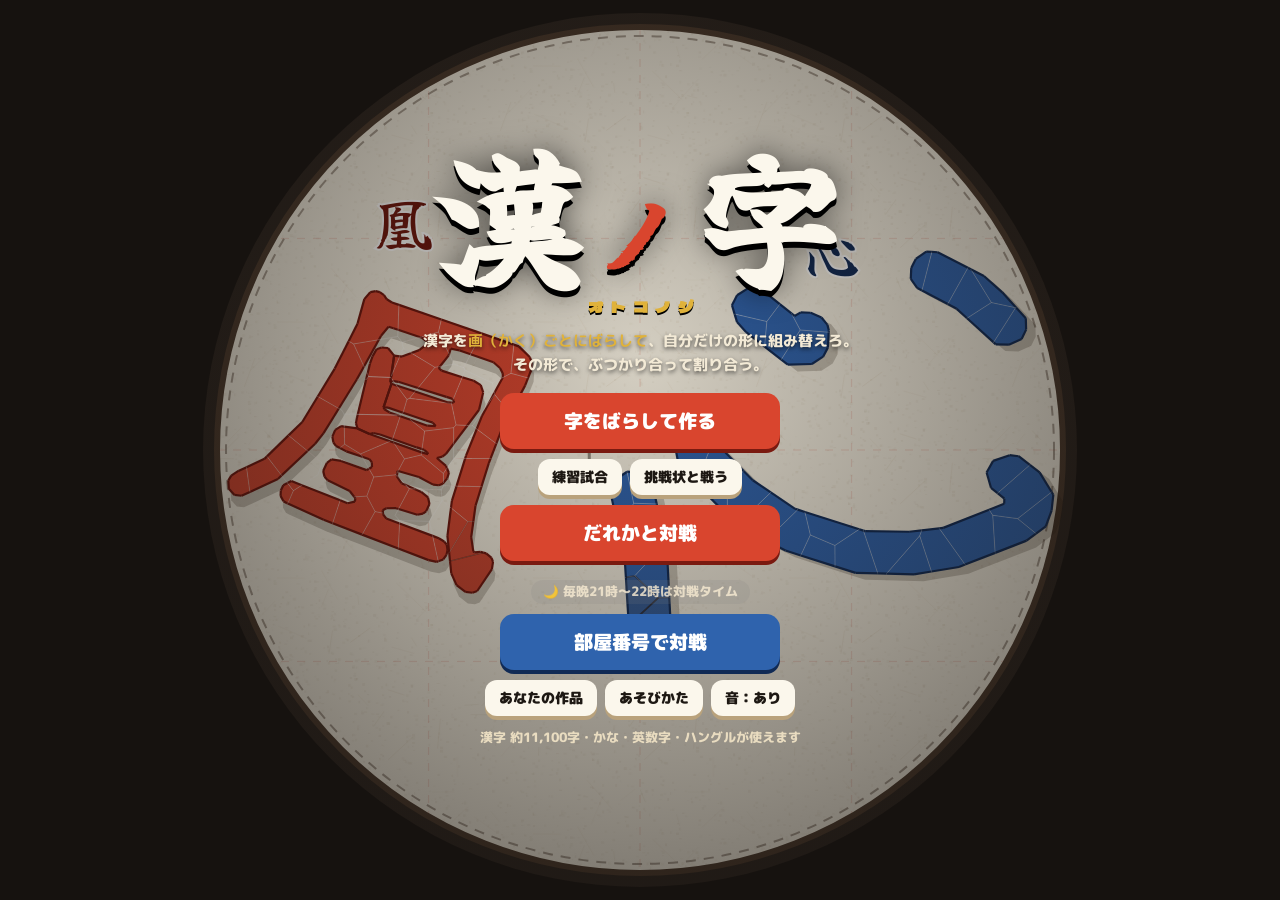
==== adcheck.html @ 004a5c62 "広告の確認用ページ（見本・公開はしない） Co-Authored-By: Claude Opus 5.5 <noreply@anthropic.com> Claude-Session: https:/" ====
<!doctype html>
<html lang="ja">
<head>
<!-- Google tag (gtag.js) -->
<script async src="https://www.googletagmanager.com/gtag/js?id=G-5RB6XMN0QR"></script>
<script>
  window.dataLayer = window.dataLayer || [];
  function gtag(){dataLayer.push(arguments);}
  gtag('js', new Date());
  gtag('config', 'G-5RB6XMN0QR');
</script>
<meta charset="utf-8">
<meta name="viewport" content="width=device-width,initial-scale=1,maximum-scale=1,user-scalable=no,viewport-fit=cover">
<title>漢ノ字</title>
<meta name="description" content="漢字を画（かく）ごとにばらして、自分だけの形に組み替える。その形で、ぶつかり合って割り合う。どの字を、どう組むか。">
<meta name="theme-color" content="#16120f">
<meta property="og:title" content="漢ノ字（オトコノジ）">
<meta property="og:description" content="漢字を画ごとにばらして組み替え、その形でぶつかり合う。どの字を、どう組むか。">
<meta property="og:type" content="website">
<meta property="og:url" content="https://nasubi-no-oniwa.github.io/otokonoji/">
<meta property="og:site_name" content="なすびのお庭">
<meta property="og:image" content="https://nasubi-no-oniwa.github.io/otokonoji/icons/ogp.png">
<meta property="og:image:width" content="1200">
<meta property="og:image:height" content="630">
<meta name="twitter:card" content="summary_large_image">
<meta name="twitter:title" content="漢ノ字（オトコノジ）">
<meta name="twitter:description" content="漢字を画ごとにばらして組み替え、その形でぶつかり合う。どの字を、どう組むか。">
<meta name="twitter:image" content="https://nasubi-no-oniwa.github.io/otokonoji/icons/ogp.png">
<meta name="apple-mobile-web-app-capable" content="yes">
<link rel="manifest" href="manifest.json">
<link rel="icon" href="icons/icon-192.png">
<link rel="apple-touch-icon" href="icons/apple-touch-icon.png">
<link rel="preconnect" href="https://fonts.googleapis.com">
<link rel="preconnect" href="https://fonts.gstatic.com" crossorigin>
<link href="https://fonts.googleapis.com/css2?family=Dela+Gothic+One&family=Yuji+Syuku&family=M+PLUS+Rounded+1c:wght@500;800;900&display=swap" rel="stylesheet">
<link rel="stylesheet" href="css/style.css?v=4">
<!-- nasubi-track: 結果画面とXへの投稿の回数を記録（ゲームの動きには影響しない） -->
<script>(function(){try{var G="otokonoji",IDS=["result"];
function ev(n){try{if(typeof gtag==='function')gtag('event',n,{game:G});}catch(e){}}
var o=window.open;window.open=function(u){try{if(/intent\/(post|tweet)/.test(String(u)))ev('x_share');}catch(e){}return o.apply(window,arguments);};
if(!IDS.length)return;
function vis(e){if(!e||!e.isConnected||e.closest('[hidden]'))return false;var r=e.getBoundingClientRect();if(r.width<1||r.height<1)return false;for(var n=e;n&&n.nodeType===1;n=n.parentElement){var s=getComputedStyle(n);if(s.display==='none'||s.visibility==='hidden'||parseFloat(s.opacity)<0.05)return false;}return true;}
var was={};setInterval(function(){try{var any=false;for(var i=0;i<IDS.length;i++){if(vis(document.getElementById(IDS[i])))any=true;}if(any&&!was.v)ev('result_view');was.v=any;}catch(e){}},700);
}catch(e){}})();</script>
<meta name="robots" content="noindex">
<!-- nasubi-ad: 結果画面の決めた場所のいちばん下に広告の帯を1つだけ出す（遊んでいる最中は出さない・ボタンに重ねない） -->
<script>(function(){try{var C=[{"a": "#result .sheet-in", "v": "#result"}],AD='https://nasubi-no-oniwa.github.io/ad/';
if(/[?&]noad=1/.test(location.search))return;
var ifr=null,boxes=[];
function vis(e){if(!e||!e.isConnected||e.closest('[hidden]'))return false;var r=e.getBoundingClientRect();if(r.width<1||r.height<1)return false;for(var n=e;n&&n.nodeType===1;n=n.parentElement){var s=getComputedStyle(n);if(s.display==='none'||s.visibility==='hidden'||parseFloat(s.opacity)<0.05)return false;}return true;}
function mk(){var b=document.createElement('div');b.className='nsb-ad';b.style.cssText='display:block;width:320px;max-width:100%;height:50px;margin:12px auto 0;overflow:hidden;flex:0 0 auto;';return b;}
function place(){for(var i=0;i<C.length;i++){var a=document.querySelector(C[i].a);if(!a)continue;var b=boxes[i]||(boxes[i]=mk());if(b.parentNode!==a)a.appendChild(b);}}
function tick(){try{place();for(var i=0;i<C.length;i++){var v=document.querySelector(C[i].v),b=boxes[i];if(b&&vis(v)&&vis(b)){if(!ifr){ifr=document.createElement('iframe');ifr.title='ad';ifr.setAttribute('scrolling','no');ifr.width=320;ifr.height=50;ifr.style.cssText='border:0;width:320px;height:50px;display:block;max-width:100%';ifr.src=AD;}if(ifr.parentNode!==b)b.appendChild(ifr);return;}}}catch(_){}}
function go(){place();try{new MutationObserver(place).observe(document.body,{childList:true,subtree:true});}catch(_){}setInterval(tick,700);}
if(document.body)go();else document.addEventListener('DOMContentLoaded',go);
}catch(e){}})();</script>
</head>
<body>
<canvas id="arena"></canvas>

<!-- タイトル -->
<section class="screen active" id="s-title">
  <div class="t-wrap">
    <div class="logo"><span class="lg-k">漢</span><span class="lg-no">ノ</span><span class="lg-k">字</span></div>
    <div class="logo-r">オトコノジ</div>
    <p class="sub">漢字を<b>画（かく）ごとにばらして</b>、自分だけの形に組み替えろ。<br>その形で、ぶつかり合って割り合う。</p>
    <div class="t-btns">
      <button class="btn big hot" id="btn-make">字をばらして作る</button>
      <div class="row t-row2">
        <button class="btn sm2" id="btn-practice">練習試合</button>
        <button class="btn sm2" id="btn-chal">挑戦状と戦う</button>
      </div>
      <button class="btn big blue" id="btn-online">部屋番号で対戦</button>
      <div class="row t-row2">
        <button class="btn sm2" id="btn-works">あなたの作品</button>
        <button class="btn sm2" id="btn-howto">あそびかた</button>
        <button class="btn sm2" id="btn-snd">音：<span id="snd-name">あり</span></button>
      </div>
      <p class="chal-mine" id="chal-mine"></p>
      <button class="news" id="chal-news" hidden></button>
    </div>
    <p class="loading" id="loading">読みこみ中…</p>
  </div>
</section>

<!-- 作る -->
<section class="screen" id="s-make">
  <header class="bar mk-bar">
    <button class="btn sm ghost" id="mk-back">←<span class="mk-bk"> もどる</span></button>
    <button class="mk-ch" id="mk-ch" title="字をかえる"><span id="mk-ch-t">？</span><small>字をかえる</small></button>
    <select class="cls" id="mk-form" aria-label="字形" hidden></select>
    <span class="mk-st" id="mk-st"></span>
    <button class="btn sm ghost mk-help" id="mk-help" title="作り方">？</button>
  </header>
  <div class="mk-body">
    <div class="mk-board">
      <canvas id="mk-cv"></canvas>
      <div class="mk-empty" id="mk-empty">
        <p>ばらす字を1つ入れてください</p>
        <div class="mk-q"><input id="mk-q" maxlength="8" autocomplete="off" autocapitalize="off" placeholder="例：木"><button class="btn hot" id="mk-go">ばらす</button></div>
        <button class="btn sm" id="mk-rand">おまかせ</button>
        <p class="note">漢字・ひらがな・カタカナ・英数字・ハングルが使えます。</p>
      </div>
    </div>
    <div class="mk-side">
      <div class="mk-tools" id="mk-tools">
        <button class="btn sm" id="mk-rl" title="左に15度回す">⟲<small>15°</small></button>
        <button class="btn sm" id="mk-rr" title="右に15度回す">⟳<small>15°</small></button>
        <button class="btn sm" id="mk-out" title="えらんだ画を箱にもどす">箱へ</button>
        <button class="btn sm" id="mk-undo" title="ひとつ前にもどす">↶</button>
        <button class="btn sm" id="mk-reset" title="元の字の形にもどす">元の字</button>
        <button class="btn sm" id="mk-clear" title="ぜんぶ箱にもどす">全部箱へ</button>
      </div>
      <p class="mk-savehint" id="mk-savehint">↓ できたら、いちばん下の<b>「この形で保存」</b>ボタンで保存</p>
      <div class="mk-box-h"><b>素材箱</b><span id="mk-box-n"></span><small>書き順に並んでいます。ドラッグで台へ</small></div>
      <div class="mk-box" id="mk-box"></div>
      <div class="mk-stats" id="mk-stats" title="押すとグラフ">
        <canvas id="mk-radar" width="300" height="270" style="width:150px;height:135px"></canvas>
        <div class="st-list" id="mk-stl"></div>
      </div>
      <p class="mk-msg" id="mk-msg"></p>
      <div class="mk-foot"><button class="btn big hot" id="mk-save" disabled>この形で保存</button></div>
    </div>
  </div>
</section>

<!-- えらぶ（試合の前） -->
<section class="screen" id="s-setup">
  <header class="bar">
    <button class="btn sm ghost" id="btn-setup-back">← もどる</button>
    <b class="su-title" id="su-title">練習試合</b>
    <div class="on-st" id="on-st"></div>
  </header>
  <div class="slots">
    <div class="slot" id="slot0"></div>
    <div class="vs-mid"><span>VS</span></div>
    <div class="slot" id="slot1"></div>
  </div>
  <footer class="bar bottom">
    <button class="btn big hot" id="btn-fight">はっけよい！</button>
  </footer>
</section>

<!-- 作品をえらぶ -->
<div class="sheet" id="wpick">
  <div class="sheet-in">
    <div class="pk-head"><b class="pk-t" id="wp-t">作品をえらぶ</b><button class="btn sm ghost2" id="wp-close">とじる</button></div>
    <div class="wp-list" id="wp-list"></div>
  </div>
</div>

<!-- 元の字をえらぶ（練習の相手） -->
<div class="sheet" id="cpick">
  <div class="sheet-in cp">
    <div class="pk-head"><b class="pk-t">練習の相手</b><button class="btn sm ghost2" id="cp-close">とじる</button></div>
    <p class="note">何もいじっていない「元の字」と戦います。好きな字を入れてください。</p>
    <div class="mk-q"><input id="cp-q" maxlength="8" autocomplete="off" autocapitalize="off" placeholder="例：龍"><button class="btn hot" id="cp-go">この字と戦う</button></div>
    <div class="row"><button class="btn sm" id="cp-rand">おまかせ</button><button class="btn sm" id="cp-mine">自分の作品から</button></div>
    <p class="err" id="cp-err"></p>
  </div>
</div>

<!-- 試合 -->
<section class="screen" id="s-battle">
  <div class="hud">
    <div class="hp l"><b id="hn0"></b><div class="gauge"><i id="hg0"></i></div><span id="hv0">100%</span></div>
    <div class="clock" id="clock">60</div>
    <div class="hp r"><span id="hv1">100%</span><div class="gauge"><i id="hg1"></i></div><b id="hn1"></b></div>
  </div>
  <div class="call" id="call"></div>
  <div class="b-btns"><button class="btn sm ghost" id="btn-speed">×1</button><button class="btn sm ghost" id="btn-skip">結果へ</button></div>
</section>

<!-- 結果 -->
<div class="sheet" id="result">
  <div class="sheet-in res">
    <div class="res-t" id="res-t"></div>
    <div class="res-line" id="res-line"></div>
    <canvas id="res-img" width="1200" height="675" hidden></canvas>
    <button class="btn big hot img-btn" id="btn-img">勝利画像を出す</button>
    <div class="row">
      <button class="btn" id="btn-replay">もう一度見る</button>
      <button class="btn" id="btn-change">組み合わせを変える</button>
    </div>
    <div class="row" id="chal-row"><button class="btn" id="btn-remake">この作品を作り直す</button><button class="btn hot" id="btn-chal-next">べつの挑戦状と戦う</button></div>
    <p class="note" id="res-note"></p>
  </div>
</div>

<!-- 画像 -->
<div class="sheet" id="imgview">
  <div class="sheet-in iv">
    <img id="iv-img" alt="結果画像">
    <div class="row">
      <button class="btn hot" id="btn-share">Xに投稿</button>
      <button class="btn" id="btn-save">画像を保存</button>
      <button class="btn" id="iv-close">とじる</button>
    </div>
    <p class="note" id="iv-note">画像を長押しでも保存できます</p>
  </div>
</div>

<!-- あなたの作品 -->
<section class="screen" id="s-works">
  <div class="panel">
    <header class="p-head"><button class="btn sm ghost" id="btn-works-back">← もどる</button><h2>あなたの作品</h2></header>
    <div class="p-body"><div id="works-list"></div></div>
  </div>
</section>

<!-- 挑戦状と戦う -->
<section class="screen" id="s-chal">
  <div class="card">
    <h2>挑戦状と戦う</h2>
    <p class="note">だれかが作って置いた作品と戦います。相手がその場にいなくても戦えます。</p>
    <label class="fld">合言葉（8けた）<input id="ch-code" maxlength="11" autocomplete="off" autocapitalize="characters" placeholder="例：AB3K-7XQM"></label>
    <button class="btn hot wide" id="ch-go">この挑戦状と戦う</button>
    <p class="err" id="ch-err"></p>
    <button class="btn blue wide" id="ch-rand">ランダムな挑戦状と戦う</button>
    <button class="btn sm ghost2" id="ch-back">もどる</button>
  </div>
</section>

<!-- 部屋番号で対戦 -->
<section class="screen" id="s-online">
  <div class="card on-card">
    <h2>部屋番号で対戦</h2>
    <div id="on-form">
      <p class="note">同じ部屋番号を入れた人と1対1。お互いに作品をこっそり決めて、同時に公開します。3人目からは観戦です。</p>
      <label class="fld">部屋番号<input id="in-code" maxlength="20" placeholder="例：1234" autocomplete="off"></label>
      <button class="btn hot wide" id="btn-join">入る</button>
    </div>
    <div id="on-wait" class="hide"><p class="big-note" id="on-msg">あいてを待っています…</p><p class="note" id="on-people"></p></div>
    <p class="err" id="on-err"></p>
    <button class="btn sm ghost2" id="btn-on-back">もどる</button>
  </div>
</section>

<!-- あそびかた -->
<section class="screen" id="s-howto">
  <div class="card how">
    <h2>あそびかた</h2>
    <ol>
      <li><b>字をえらんで、ばらす。</b>漢字を1つ入れると、画（かく）ごとにばらばらになって「素材箱」に入ります。同じ字でも日本と中国・台湾で形がちがう字は、どちらの形にするか選べます。</li>
      <li><b>組み替える。</b>画をドラッグして台に置き、「⟲」「⟳」で15度ずつ回します。縦に積むのではなく、<b>重ねて</b>1つの形にします。画は<b>必ずどこかの画とくっついていないといけません</b>（はなれた画は赤くなり、保存できません）。画はぜんぶ使います。元の字のままでは保存できません。</li>
      <li><b>保存して戦う。</b>あとは全自動。ぶつかるたびに割れて欠けていき、先に65％を失った方の負け。60秒たったら残りが多い方の勝ちです。<b>同じ作品どうしなら、いつでも必ず同じ結果</b>になります。</li>
      <li><b>練習試合</b>：自分の作品と、何もいじっていない「元の字」（好きな字）を戦わせます。</li>
      <li><b>合言葉と挑戦状</b>：作品を保存するたびに<b>8けたの合言葉</b>がつき、その作品がそのまま挑戦状になります。形の画像と合言葉をXに投稿しよう。ほかの人は「挑戦状と戦う」に合言葉を入れて戦えます。ランダムな挑戦状とも戦えます。「あなたの作品」で、最近の挑戦者を見て<b>仕返し</b>もできます。</li>
      <li><b>番号で取り出す・引き継ぎ</b>：「あなたの作品」で合言葉を入れると、その作品を一覧に取り出せます（ほかの人の作品は改造できます）。スマホを変えるときは「引き継ぎコード」で作品ぜんぶを移せます。</li>
      <li><b>だれかと対戦・部屋番号で対戦</b>：その場にいる人と、作品どうしで1対1。毎晩21時〜22時は対戦タイム！</li>
    </ol>
    <h3>強さの決まり方</h3>
    <p class="note">組み立てた形は、大きさをそろえてから戦います。<br>体力＝線が占める広さ（重ねるほど減る）、速さ＝軽さ、かたさ＝すき間の少なさ、鋭さ＝形の出っぱり、勢い＝元の字の画数。数字は「元の字」約1万2千字の中で何番目くらいかを0〜100で表したものです。<br>大きく広がった形は土俵に入る大きさまで縮めて、そのぶん体力と重さに<b>加点</b>（1.6倍まで）。画数が少ない字は細い線が欠けやすいので、画数に応じて体力に少し足しています。</p>
    <h3>使える字</h3>
    <p class="note" id="how-chars">※漢字・ひらがな・カタカナ・英数字・ハングルが使えます。旧字や、とてもめずらしい字は、画のデータがないため使えません。<br>ハングルは、部品（字母）の画を組み合わせて作っているので、ふつうの字体と少し形がちがう字があります。</p>
    <h3>データ</h3>
    <p class="credit">日本の字形：KanjiVG（Ulrich Apel、CC BY-SA 3.0）を加工して作成<br>中国・台湾の字形：Make Me a Hanzi（Shaunak Kishore）／hanzi-writer-data（Arphic Public License）を加工して作成<br>英数字：Hershey フォント（hersheytext、MIT License）を加工して作成<br>加工した画のデータ（data/g）は、もとのデータと同じ条件（CC BY-SA 3.0・Arphic Public License）で公開しています<br>効果音：Kenney「Impact Sounds」（CC0）　音楽：自作（プログラムで作成）</p>
    <button class="btn" id="btn-how-back">もどる</button>
  </div>
</section>

<button class="mk-float" id="mk-float" hidden>↓ 保存ボタンは下にあります</button>
<div class="toast" id="toast"></div>

<script src="js/firebase-config.js?v=4"></script>
<script src="js/glyph.js?v=3"></script>
<script src="js/shape.js?v=3"></script>
<script src="js/pct.js?v=3"></script>
<script src="js/sim.js?v=3"></script>
<script src="js/render.js?v=3"></script>
<script src="js/resimg.js?v=3"></script>
<script src="js/sound.js?v=3"></script>
<script src="js/online.js?v=3"></script>
<script src="js/qm.js?v=3"></script>
<script src="js/chal.js?v=3"></script>
<script src="js/edit.js?v=4"></script>
<script src="js/main.js?v=3"></script>
</body>
</html>
---- css/style.css ----
:root { --paper: #f1e9d6; --paper2: #fbf7ec; --ink: #1d1813; --sumi: #16120f; --red: #d9452e; --red-d: #7a1a10; --blue: #2f63ad; --blue-d: #102a55; --gold: #e0b23a; --green: #3e9a55; --bg: #16120f; }
* { box-sizing: border-box; -webkit-tap-highlight-color: transparent; }
html, body { margin: 0; height: 100%; overflow: hidden; background: var(--bg); color: var(--ink); font-family: 'M PLUS Rounded 1c', sans-serif; font-weight: 800; -webkit-user-select: none; user-select: none; }
#arena { position: fixed; inset: 0; width: 100%; height: 100%; display: block; }
button { font: inherit; color: inherit; cursor: pointer; }
.hide { display: none !important; }
.screen { position: fixed; inset: 0; display: none; }
.screen.active { display: flex; }
.btn { border: 0; border-radius: 14px; padding: 11px 18px; background: var(--paper2); color: var(--ink); font-size: 16px; font-weight: 900; box-shadow: 0 4px 0 #b9a27c; transition: transform .08s; }
.btn:active { transform: translateY(3px); box-shadow: 0 1px 0 #b9a27c; }
.btn.hot { background: var(--red); color: #fff; box-shadow: 0 4px 0 var(--red-d); }
.btn.blue { background: var(--blue); color: #fff; box-shadow: 0 4px 0 var(--blue-d); }
.btn.big { font-size: 19px; padding: 14px 22px; }
.btn.sm { font-size: 13px; padding: 7px 12px; border-radius: 10px; box-shadow: 0 3px 0 #b9a27c; }
.btn.ghost { background: rgba(255,255,255,.12); color: #fff; box-shadow: 0 3px 0 rgba(0,0,0,.35); }
.btn.wide { width: 100%; }
.btn:disabled { opacity: .45; }
.row { display: flex; gap: 10px; justify-content: center; flex-wrap: wrap; margin-top: 10px; }

/* タイトル */
#s-title { align-items: center; justify-content: center; background: radial-gradient(circle at 50% 40%, rgba(22,18,15,.15), rgba(22,18,15,.75)); }
.t-wrap { text-align: center; padding: max(16px, env(safe-area-inset-top)) 16px 16px; max-width: 560px; }
.logo { font-family: 'Dela Gothic One', sans-serif; line-height: 1; color: #fff; text-shadow: 0 4px 0 var(--sumi), 0 0 24px rgba(0,0,0,.4); }
.logo .l1 { display: block; font-size: clamp(30px, min(8vw, 9vh), 54px); letter-spacing: .1em; }
.logo .l2 { display: block; font-size: clamp(64px, min(20vw, 22vh), 140px); color: #ffcf3a; letter-spacing: .04em; -webkit-text-stroke: 3px var(--sumi); paint-order: stroke fill; }
.sub { color: #f3ead6; font-size: 15px; line-height: 1.6; margin: 12px 0 16px; text-shadow: 0 2px 4px rgba(0,0,0,.6); }
.sub b { color: #ffcf3a; }
.t-btns { display: flex; flex-direction: column; gap: 10px; align-items: center; }
.t-btns .btn.big { min-width: 280px; }
.loading { color: #e9dcc0; font-size: 13px; margin-top: 12px; }
@media (max-height: 470px) { .logo .l2 { font-size: 70px; } .sub { margin: 6px 0 8px; font-size: 13px; } .t-btns { gap: 6px; } .btn.big { padding: 10px 18px; font-size: 16px; } }

/* えらぶ */
#s-setup { flex-direction: column; background: rgba(22,18,15,.88); }
.bar { display: flex; align-items: center; gap: 10px; padding: max(8px, env(safe-area-inset-top)) max(10px, env(safe-area-inset-right)) 8px max(10px, env(safe-area-inset-left)); color: #fff; }
.bar.bottom { justify-content: center; padding-bottom: max(10px, env(safe-area-inset-bottom)); }
.bar.bottom .btn { min-width: 260px; }
.mode { display: flex; background: rgba(255,255,255,.12); border-radius: 12px; padding: 3px; margin-left: auto; }
.seg { border: 0; background: none; color: #e9dcc0; padding: 6px 12px; border-radius: 9px; font-size: 13px; }
.seg.on { background: var(--paper2); color: var(--ink); }
.on-st { font-size: 12px; color: #ffcf3a; }
.slots { flex: 1; display: flex; gap: 8px; padding: 0 max(10px, env(safe-area-inset-right)) 0 max(10px, env(safe-area-inset-left)); overflow: hidden; min-height: 0; }
.vs-mid { display: flex; align-items: center; justify-content: center; font-family: 'Dela Gothic One'; color: #ffcf3a; font-size: 24px; text-shadow: 0 3px 0 var(--sumi); }
.slot { flex: 1; min-width: 0; background: var(--paper); border-radius: 16px; padding: 10px; overflow-y: auto; box-shadow: inset 0 0 0 3px var(--red); position: relative; }
#slot1 { box-shadow: inset 0 0 0 3px var(--blue); }
@media (max-aspect-ratio: 1/1) { .slots { flex-direction: column; overflow-y: auto; } .slot { flex: none; overflow: visible; } .vs-mid { font-size: 18px; } }
.sl-side { display: inline-block; font-size: 11px; color: #fff; background: var(--red); border-radius: 6px; padding: 1px 8px; }
#slot1 .sl-side { background: var(--blue); }
.sl-empty { display: flex; flex-direction: column; align-items: center; justify-content: center; gap: 10px; min-height: 160px; color: #7a6a55; }
.sl-top { display: flex; gap: 10px; align-items: flex-start; margin-top: 6px; }
.sl-shape { position: relative; flex: 0 0 auto; }
.sl-shape canvas { display: block; background: var(--paper2); border-radius: 12px; }
.dir { display: flex; gap: 4px; justify-content: center; margin-top: 4px; }
.dir .btn { padding: 4px 9px; font-size: 13px; }
.dir-lab { font-size: 11px; color: #7a6a55; text-align: center; }
.sl-info { min-width: 0; flex: 1; }
.sl-name { font-size: 20px; line-height: 1.15; word-break: break-all; }
.sl-name small { display: block; font-size: 11px; color: #7a6a55; font-weight: 800; }
.badge { display: inline-block; font-size: 11px; padding: 2px 8px; border-radius: 999px; margin: 4px 0; background: #2f8a4b; color: #fff; }
.badge.old { background: #8a6a3a; }
.sl-data { font-size: 12px; color: #4a3a2a; line-height: 1.6; font-weight: 800; }
.sl-data .est { color: #b0571b; }
.sl-mid { display: flex; gap: 8px; align-items: center; margin-top: 6px; }
.sl-mid canvas { flex: 0 0 auto; }
.st-list { flex: 1; font-size: 12px; line-height: 1.55; }
.st-list div { display: flex; justify-content: space-between; gap: 6px; border-bottom: 1px dashed rgba(60,40,20,.15); }
.st-list span { color: #7a6a55; font-weight: 800; font-size: 10px; }
.st-list .up { color: #b07a00; } .st-list .kf { color: var(--green); } .st-list .dn { color: #b0302a; }
.sl-btns { display: flex; gap: 6px; margin-top: 8px; }
.hidden-foe { display: flex; align-items: center; justify-content: center; min-height: 160px; color: #7a6a55; text-align: center; font-size: 14px; }

/* 検索 */
.sheet { position: fixed; inset: 0; background: rgba(20,15,10,.6); display: none; align-items: center; justify-content: center; z-index: 20; padding: 10px; }
.sheet.on { display: flex; }
.sheet-in { background: var(--paper); border-radius: 18px; width: 100%; max-width: 620px; max-height: 100%; display: flex; flex-direction: column; overflow: hidden; box-shadow: 0 20px 40px rgba(0,0,0,.4); }
.pk-head { display: flex; gap: 6px; padding: 10px; }
.pk-head input { flex: 1; min-width: 0; font: inherit; font-size: 17px; padding: 9px 12px; border-radius: 12px; border: 2px solid #c9b38f; background: #fff; -webkit-user-select: text; user-select: text; }
.pk-hint { font-size: 12px; color: #7a6a55; padding: 0 12px 6px; }
.pk-list { list-style: none; margin: 0; padding: 0 6px 10px; overflow-y: auto; flex: 1; }
.pk-list li { display: flex; align-items: center; gap: 10px; padding: 8px; border-radius: 10px; cursor: pointer; }
.pk-list li:nth-child(odd) { background: rgba(255,255,255,.45); }
.pk-list li:active { background: #fff3c8; }
.pk-list .nm { font-size: 16px; } .pk-list .kn { font-size: 11px; color: #7a6a55; display: block; font-weight: 800; }
.pk-list .bd { margin-left: auto; text-align: right; font-size: 11px; white-space: nowrap; }

/* 試合 */
#s-battle { pointer-events: none; }
.hud { position: absolute; top: max(6px, env(safe-area-inset-top)); left: max(8px, env(safe-area-inset-left)); right: max(8px, env(safe-area-inset-right)); display: flex; align-items: center; gap: 8px; color: #fff; }
.hp { flex: 1; display: flex; align-items: center; gap: 6px; min-width: 0; }
.hp.r { flex-direction: row; }
.hp b { font-size: 13px; white-space: nowrap; overflow: hidden; text-overflow: ellipsis; max-width: 34%; }
.hp span { font-size: 13px; font-variant-numeric: tabular-nums; width: 40px; text-align: center; }
.gauge { flex: 1; height: 14px; background: rgba(255,255,255,.15); border-radius: 7px; overflow: hidden; position: relative; }
.gauge::after { content: ''; position: absolute; top: 0; bottom: 0; left: 35%; width: 2px; background: rgba(255,255,255,.6); }
.hp.r .gauge::after { left: auto; right: 35%; }
.gauge i { display: block; height: 100%; width: 100%; background: var(--red); transition: width .2s; }
.hp.r .gauge i { background: var(--blue); margin-left: auto; }
.clock { font-family: 'Dela Gothic One'; font-size: 24px; min-width: 44px; text-align: center; color: #ffcf3a; }
.call { position: absolute; left: 0; right: 0; top: 40%; text-align: center; font-family: 'Dela Gothic One'; font-size: clamp(36px, 9vw, 80px); color: #fff; text-shadow: 0 5px 0 var(--sumi), 0 0 20px rgba(0,0,0,.5); opacity: 0; transform: scale(.8); transition: opacity .2s, transform .25s; white-space: pre-line; line-height: 1.1; }
.call.on { opacity: 1; transform: scale(1); }
.call small { display: block; font-family: 'M PLUS Rounded 1c'; font-size: .3em; margin-top: 6px; }
.b-btns { position: absolute; right: max(10px, env(safe-area-inset-right)); bottom: max(10px, env(safe-area-inset-bottom)); display: flex; gap: 6px; pointer-events: auto; }

/* 結果 */
.res { padding: 12px; text-align: center; overflow-y: auto; }
.res-t { font-family: 'Dela Gothic One'; font-size: 34px; color: var(--red-d); }
.res-line { font-size: 15px; margin: 2px 0 8px; }
#res-img { width: 100%; height: auto; border-radius: 10px; box-shadow: 0 4px 12px rgba(0,0,0,.25); }
.note { font-size: 12px; color: #6a5a45; font-weight: 500; line-height: 1.6; }

/* カード */
#s-online, #s-howto { align-items: center; justify-content: center; background: rgba(22,18,15,.85); padding: 10px; }
.card { background: var(--paper); border-radius: 18px; padding: 16px 18px; max-width: 520px; width: 100%; max-height: 100%; overflow-y: auto; text-align: center; }
.card h2 { font-family: 'Dela Gothic One'; font-weight: 400; margin: 0 0 8px; }
.card h3 { margin: 12px 0 4px; font-size: 15px; text-align: left; }
.how { max-width: 640px; text-align: left; }
.how h2 { text-align: center; } .how ol { padding-left: 1.3em; font-size: 14px; font-weight: 500; line-height: 1.65; margin: 0; } .how li { margin-bottom: 6px; } .how b { font-weight: 900; }
.how .btn { display: block; margin: 12px auto 0; }
.credit { font-size: 11px; color: #6a5a45; font-weight: 500; line-height: 1.6; }
.fld { display: flex; flex-direction: column; text-align: left; font-size: 13px; gap: 4px; margin-bottom: 10px; }
.fld input { font: inherit; font-size: 17px; padding: 10px 12px; border-radius: 12px; border: 2px solid #c9b38f; -webkit-user-select: text; user-select: text; }
.big-note { font-size: 17px; } .err { color: #c0281c; font-size: 13px; min-height: 1em; }
.toast { position: fixed; left: 50%; bottom: 24px; transform: translateX(-50%); background: rgba(20,15,10,.88); color: #fff; padding: 8px 16px; border-radius: 999px; font-size: 14px; opacity: 0; transition: opacity .25s; pointer-events: none; z-index: 30; }
.toast.on { opacity: 1; }
#res-img { max-height: 46vh; width: auto; max-width: 100%; }
@media (max-height: 470px) { .res-t { font-size: 24px; } .res-line { font-size: 13px; margin-bottom: 4px; } #res-img { max-height: 40vh; } .res .row { margin-top: 6px; } .res .btn { padding: 8px 14px; font-size: 14px; } .sl-shape canvas { width: 96px !important; height: 96px !important; } .sl-name { font-size: 17px; } }

.cls { font: inherit; font-size: 13px; font-weight: 900; padding: 6px 8px; border-radius: 10px; border: 0; background: var(--paper2); color: var(--ink); max-width: 46vw; }
.cls-warn { background: #fde2d8; color: #9a2a14; border-radius: 10px; padding: 4px 8px; font-size: 12px; margin-top: 6px; }
.gk { display: inline-block; background: #ffcf3a; color: var(--sumi); border-radius: 8px; padding: 0 8px; margin-left: 6px; font-family: 'Dela Gothic One'; font-weight: 400; }
/* 挑戦状 */
.chal-mine { margin: 2px 0 0; font-size: 13px; font-weight: 800; color: #ffcf3a; min-height: 0; text-shadow: 0 1px 0 rgba(0,0,0,.5); }
.chal-mine:empty { display: none; }
.chal-h { display: block; font-size: 11px; font-weight: 800; opacity: .8; }
#chal-row .btn[hidden], .btn[hidden] { display: none !important; }
#chal-row:not(:has(.btn:not([hidden]))) { display: none; }
.qm-cnt { color: #f3e7cf; }
@media (max-height: 470px) { .qm-cnt { margin-top: 0; font-size: 11.5px; line-height: 1.35; } .qm-cnt .qm-prime { margin-top: 1px; padding: 1px 10px; font-size: 11px !important; } }
@media (max-height: 420px) { .sub { display: none; } }
@media (max-height: 420px) { .logo .l2 { font-size: 58px; } .logo .l1 { font-size: 20px; } }
.pk-list li.pk-note { font-size: 12.5px; color: #7a5a2a; cursor: default; background: transparent; line-height: 1.5; }
.pk-list .nm small { font-size: .78em; opacity: .75; font-weight: 800; }
/* 結果画像 */
.img-btn { display: block; margin: 6px auto 2px; min-width: 260px; }
#imgview { z-index: 25; background: rgba(15,11,8,.86); }
.iv { padding: 12px; text-align: center; width: auto; max-width: min(940px, 100%); overflow-y: auto; }
.iv img { display: block; margin: 0 auto; width: auto; max-width: 100%; height: auto; max-height: calc(100vh - 150px); object-fit: contain; border-radius: 10px; box-shadow: 0 6px 16px rgba(0,0,0,.35); -webkit-touch-callout: default; -webkit-user-select: auto; user-select: auto; }
.iv .note { margin: 6px 0 0; }
@media (max-height: 470px) { .iv img { max-height: calc(100vh - 110px); } .iv .row { margin-top: 6px; } .iv .btn { padding: 8px 14px; font-size: 14px; } }
#res-img[hidden] { display: none !important; }
/* タイトル：あなたの挑戦状・番付・お知らせ */
.t-row2 { margin-top: 0; gap: 8px; }
.btn.sm2 { font-size: 14px; padding: 8px 14px; border-radius: 12px; }

.news { border: 0; background: #ffcf3a; color: var(--sumi); font: inherit; font-size: 13px; font-weight: 800; padding: 6px 14px; border-radius: 999px; box-shadow: 0 3px 0 #9a7410; max-width: 100%; animation: newsPop .6s ease-out; }
.news b { font-weight: 900; }
.news[hidden] { display: none; }
@keyframes newsPop { 0% { transform: scale(.7); opacity: 0; } 70% { transform: scale(1.06); } 100% { transform: scale(1); opacity: 1; } }
@media (max-height: 470px) { .t-row2 .btn { padding: 6px 12px; font-size: 13px; } .news { padding: 4px 12px; font-size: 12px; } }
/* 画面（あなたの挑戦状・番付） */
#s-mine, #s-bz { align-items: stretch; justify-content: center; background: rgba(22,18,15,.92); padding: max(8px, env(safe-area-inset-top)) max(8px, env(safe-area-inset-right)) max(8px, env(safe-area-inset-bottom)) max(8px, env(safe-area-inset-left)); }
.panel { background: var(--paper); border-radius: 18px; width: 100%; max-width: 620px; display: flex; flex-direction: column; overflow: hidden; }
.p-head { display: flex; align-items: center; gap: 8px; padding: 10px 12px; background: var(--sumi); color: #fff; flex-wrap: wrap; }
.p-head h2 { margin: 0; font-family: 'Dela Gothic One'; font-weight: 400; font-size: 20px; letter-spacing: .04em; }
.p-head .cls { margin-left: auto; max-width: 52vw; font-size: 14px; padding: 7px 8px; }
.p-body { flex: 1; overflow-y: auto; padding: 10px 12px 16px; -webkit-overflow-scrolling: touch; }
.mc-empty { text-align: center; color: #6a5a45; font-size: 14px; line-height: 1.7; padding: 20px 6px; margin: 0; }
.mc { background: var(--paper2); border-radius: 14px; padding: 10px; margin-bottom: 10px; box-shadow: 0 2px 0 #d9c8a6; }
.mc.gone { opacity: .6; }
.mc-head { display: flex; gap: 10px; align-items: center; }
.mc-shape { flex: 0 0 auto; background: #fff; border-radius: 10px; }
.mc-info { min-width: 0; flex: 1; display: flex; flex-direction: column; gap: 1px; }
.mc-info b { font-size: 19px; line-height: 1.2; word-break: break-all; }
.mc-info small { font-size: 11.5px; color: #6a5a45; font-weight: 800; }
.mc-rec { display: flex; align-items: baseline; gap: 6px; flex-wrap: wrap; margin-top: 2px; }
.mc-rec .w { color: var(--red-d); font-size: 17px; font-weight: 900; } .mc-rec .l { color: var(--blue-d); font-size: 17px; font-weight: 900; }
.mc-rec em { font-style: normal; background: #6a5a45; color: #fff; font-size: 11px; border-radius: 6px; padding: 1px 7px; }
.mc-res { list-style: none; margin: 8px 0 0; padding: 0; border-top: 1px dashed rgba(60,40,20,.2); }
.mc-res li { display: flex; align-items: center; gap: 8px; padding: 6px 2px; border-bottom: 1px dashed rgba(60,40,20,.12); font-size: 13px; }
.mc-res li.none { color: #7a6a55; font-weight: 500; }
.mc-res li.new { background: #fff3c8; border-radius: 8px; }
.mc-res .mk { flex: 0 0 auto; width: 26px; height: 26px; border-radius: 50%; display: flex; align-items: center; justify-content: center; color: #fff; font-size: 13px; font-weight: 900; }
.mc-res .mk.w { background: var(--red); } .mc-res .mk.l { background: #6a5a45; }
.mc-res .who { flex: 1; min-width: 0; line-height: 1.35; word-break: break-all; }
.mc-res .who small { display: block; color: #8a7a65; font-size: 11px; font-weight: 500; }
.mc-res .btn { flex: 0 0 auto; }
.mc-btns { display: flex; gap: 6px; flex-wrap: wrap; margin-top: 8px; }
.xf { border-top: 2px dashed rgba(60,40,20,.2); margin-top: 6px; padding-top: 6px; text-align: center; }
.xf h3 { margin: 6px 0 2px; font-size: 15px; }
.xf .note { margin: 0; }
.xf-code { font-family: 'Dela Gothic One'; font-size: 34px; letter-spacing: .08em; margin: 6px 0; color: var(--ink); -webkit-user-select: all; user-select: all; }
/* 上の帯：せまい画面でもつぶれないように（説明は2段目へ） */
#s-setup .bar:not(.bottom) { flex-wrap: wrap; row-gap: 6px; }
.bar .btn, .seg { white-space: nowrap; flex: 0 0 auto; }
#s-setup .bar .cls { flex: 0 1 auto; min-width: 0; }
.on-st { flex: 1 0 100%; order: 9; line-height: 1.4; }
.on-st:empty { display: none; }
.qm-card .xf-code, .xf-code { font-size: 34px !important; line-height: 1.2; }
/* タイトルが入りきらない画面では、上が切れずにスクロールできるように */
#s-title { align-items: flex-start; overflow-y: auto; -webkit-overflow-scrolling: touch; }
#s-title .t-wrap { margin: auto; }
@media (max-height: 700px) { .logo .l2 { font-size: clamp(56px, min(18vw, 15vh), 120px); } .sub { margin: 8px 0 10px; } }
@media (max-height: 470px) { .sub { display: none; } .logo .l1 { font-size: 22px; } .logo .l2 { font-size: 56px; } .t-btns .btn.big { padding: 9px 18px; font-size: 16px; } }
.toast { bottom: calc(90px + env(safe-area-inset-bottom)); max-width: calc(100% - 32px); text-align: center; }
.bz-w { display: flex; flex-wrap: wrap; column-gap: 8px; }
.bz-w > span { white-space: nowrap; }
.bz-info small b { word-break: break-all; }
.mc-note { flex-basis: 100%; font-size: 11px; color: #8a7a65; font-weight: 500; }
/* スマホで2回つづけてタップしても拡大しないように（スクロールはそのままできる） */
html, body, * { touch-action: manipulation; }


/* ===== 漢ノ字 ===== */
body { background: radial-gradient(circle at 50% 30%, #2a221c, #0f0c0a 70%); }
.logo { font-family: 'Yuji Syuku', serif; font-size: clamp(76px, min(24vw, 20vh), 150px); color: #fbf7ec; line-height: 1; letter-spacing: .02em; text-shadow: 0 6px 0 #000, 0 0 30px rgba(0,0,0,.6); }
.logo .lg-no { color: var(--red); font-size: .62em; margin: 0 .04em; vertical-align: .1em; }
.logo-r { font-family: 'Dela Gothic One'; color: var(--gold); letter-spacing: .5em; margin: 6px 0 0 .5em; font-size: 15px; text-shadow: 0 2px 0 #000; }
.sub b { color: var(--gold); }
@media (max-height: 700px) { .logo { font-size: clamp(64px, min(20vw, 15vh), 120px); } }
@media (max-height: 470px) { .logo { font-size: 56px; } .logo-r { font-size: 12px; } }
.btn.ghost2 { background: rgba(127,127,127,.18); color: inherit; box-shadow: none; }
.su-title { font-family: 'Dela Gothic One'; font-weight: 400; font-size: 16px; letter-spacing: .05em; }
.sl-ch { font-family: 'Yuji Syuku', serif; font-size: 52px; line-height: 1; display: block; color: var(--ink); }
.sl-name small { margin-top: 2px; }
.badge { background: var(--red); }

/* 作る */
#s-make { flex-direction: column; background: radial-gradient(circle at 50% 30%, #2a221c, #0f0c0a 75%); }
.mk-bar { flex-wrap: wrap; row-gap: 6px; }
.mk-ch { display: flex; align-items: center; gap: 8px; border: 0; background: var(--paper2); color: var(--ink); border-radius: 12px; padding: 2px 12px 2px 10px; box-shadow: 0 3px 0 #b9a27c; }
.mk-ch span { font-family: 'Yuji Syuku', serif; font-size: 30px; line-height: 1.15; }
.mk-ch small { font-size: 11px; color: #7a6a55; }
.mk-st { font-size: 13px; color: #e9dcc0; margin-left: auto; }
.mk-body { flex: 1; min-height: 0; display: flex; gap: 12px; padding: 0 max(10px, env(safe-area-inset-right)) max(8px, env(safe-area-inset-bottom)) max(10px, env(safe-area-inset-left)); }
.mk-board { position: relative; flex: 1 1 0; min-width: 0; min-height: 0; display: flex; align-items: flex-start; justify-content: center; }
#mk-cv { display: block; border-radius: 6px; box-shadow: 0 10px 30px rgba(0,0,0,.5); touch-action: none; background: #f6f0e1; }
.mk-empty { position: absolute; inset: 0; display: none; flex-direction: column; align-items: center; justify-content: center; gap: 10px; background: rgba(246,240,225,.97); border-radius: 6px; padding: 16px; text-align: center; z-index: 2; }
.mk-empty.on { display: flex; }
.mk-empty p { margin: 0; }
.mk-q { display: flex; gap: 8px; justify-content: center; }
.mk-q input { width: 140px; font-family: 'Yuji Syuku', serif; font-size: 34px; text-align: center; padding: 4px 8px; border-radius: 12px; border: 2px solid #c9b38f; background: #fff; -webkit-user-select: text; user-select: text; }
.mk-side { flex: 0 0 340px; min-height: 0; display: flex; flex-direction: column; gap: 8px; overflow-y: auto; color: #f1e9d6; }
.mk-tools { display: flex; flex-wrap: wrap; gap: 6px; }
.mk-tools .btn { flex: 1 0 auto; }
.mk-box-h { display: flex; align-items: baseline; gap: 8px; flex-wrap: wrap; font-size: 14px; }
.mk-box-h span { color: var(--gold); font-size: 13px; }
.mk-box-h small { font-size: 11px; color: #bfb19a; font-weight: 500; flex-basis: 100%; }
.mk-box { display: flex; flex-wrap: wrap; gap: 6px; padding: 8px; background: rgba(255,255,255,.07); border-radius: 12px; min-height: 66px; touch-action: none; }
.mk-tile { position: relative; border: 0; padding: 2px; border-radius: 10px; background: var(--paper2); box-shadow: 0 3px 0 #b9a27c; touch-action: none; }
.mk-tile canvas { display: block; pointer-events: none; }
.mk-tile i { position: absolute; left: 3px; top: 1px; font-style: normal; font-size: 11px; color: var(--red-d); font-weight: 900; pointer-events: none; }
.mk-tile.used { opacity: .38; }
.mk-tile.used::after { content: '✓'; position: absolute; right: 4px; bottom: 1px; font-size: 12px; color: var(--green); font-weight: 900; }
.mk-tile.sel { outline: 3px solid var(--red); opacity: 1; }
.mk-ghost { position: fixed; left: 0; top: 0; pointer-events: none; z-index: 40; }
.mk-stats { display: flex; gap: 8px; align-items: center; background: var(--paper); color: var(--ink); border-radius: 12px; padding: 6px 8px; }
.mk-stats .st-list { font-size: 12px; }
.mk-stats .note { margin: 0; }
.st-list .bonus b { color: #a06a00; } .st-list .bonus2 b { color: var(--green); }
.mk-msg { margin: 0; font-size: 13px; line-height: 1.5; color: #e9dcc0; min-height: 2.6em; }
.mk-msg.bad { color: #ffb08a; }
.mk-foot { display: flex; justify-content: center; }
.mk-foot .btn { width: 100%; }
@media (max-aspect-ratio: 1/1) {
  .mk-body { flex-direction: column; gap: 8px; overflow-y: auto; }
  .mk-board { flex: 0 0 auto; height: min(calc(100vw - 20px), 54vh); }
  .mk-side { flex: 0 0 auto; overflow: visible; }
  .mk-stats canvas { width: 120px !important; height: 108px !important; }
}

/* 作品をえらぶ */
.pk-head { align-items: center; }
.pk-t { font-size: 16px; flex: 1; }
.wp-list { display: grid; grid-template-columns: repeat(auto-fill, minmax(100px, 1fr)); gap: 8px; padding: 0 10px 12px; overflow-y: auto; }
.wp-item, .wp-new { border: 0; background: var(--paper2); border-radius: 12px; padding: 6px; display: flex; flex-direction: column; align-items: center; gap: 2px; box-shadow: 0 2px 0 #d9c8a6; }
.wp-new { justify-content: center; font-size: 14px; color: var(--red-d); min-height: 96px; }
.wp-t { display: flex; flex-direction: column; align-items: center; }
.wp-t b { font-family: 'Yuji Syuku', serif; font-size: 22px; font-weight: 400; }
.wp-t small { font-size: 10px; color: #7a6a55; }
.cp { padding: 12px 14px 14px; text-align: center; gap: 8px; }
.cp .pk-head { padding: 0; }
.cp .note { margin: 0; }

/* あなたの作品 */
#s-works { align-items: stretch; justify-content: center; background: rgba(22,18,15,.94); padding: max(8px, env(safe-area-inset-top)) max(8px, env(safe-area-inset-right)) max(8px, env(safe-area-inset-bottom)) max(8px, env(safe-area-inset-left)); }
.mc-info b { font-family: 'Yuji Syuku', serif; font-weight: 400; font-size: 24px; }
.mc-rec .code { font-family: 'Dela Gothic One'; font-size: 15px; color: var(--red-d); letter-spacing: .05em; }
.mc-rec .rec { font-size: 13px; color: #4a3a2a; }

/* 挑戦状と戦う */
#s-chal { align-items: center; justify-content: center; background: rgba(22,18,15,.85); padding: 10px; }
#s-chal .card { display: flex; flex-direction: column; gap: 8px; max-width: 440px; }
#ch-code { font-family: 'Dela Gothic One'; font-size: 24px; letter-spacing: .12em; text-align: center; text-transform: uppercase; }
.card .btn.wide { margin-top: 2px; }
.card .ghost2 { align-self: center; margin-top: 4px; }
.xf-code { font-family: 'Dela Gothic One'; letter-spacing: .1em; }

/* ===== v3：作る画面（スマホ縦で1画面に収める） ===== */
.mk-tools .btn small { font-size: 10px; margin-left: 2px; }
.mk-help { margin-left: 4px; font-size: 16px; padding: 4px 12px; }
.mk-stats { cursor: pointer; }
.st-list .chip { display: inline-block; }
@media (max-aspect-ratio: 1/1) {
  #s-make { height: 100%; }
  .mk-bar { flex-wrap: nowrap; padding-top: max(6px, env(safe-area-inset-top)); padding-bottom: 6px; gap: 6px; }
  .mk-ch { padding: 0 10px 0 8px; } .mk-ch span { font-size: 26px; } .mk-ch small { font-size: 10px; }
  .mk-bar .cls { font-size: 12px; padding: 5px 6px; max-width: 34vw; }
  .mk-st { font-size: 12px; white-space: nowrap; }
  .mk-body { flex-direction: column; gap: 6px; overflow: hidden; padding-bottom: max(6px, env(safe-area-inset-bottom)); }
  .mk-board { flex: 1 1 auto; height: auto; min-height: 120px; }
  .mk-side { flex: 0 0 auto; overflow: visible; gap: 6px; }
  .mk-tools { flex-wrap: nowrap; gap: 4px; }
  .mk-tools .btn { flex: 1 1 0; min-width: 0; padding: 7px 2px; font-size: 13px; white-space: nowrap; box-shadow: 0 2px 0 #b9a27c; }
  .mk-box-h { font-size: 12px; gap: 6px; flex-wrap: nowrap; }
  .mk-box-h small { display: none; }
  .mk-box { flex-wrap: nowrap; overflow-x: auto; overflow-y: hidden; padding: 5px; min-height: 0; -webkit-overflow-scrolling: touch; touch-action: pan-x; }
  .mk-tile { flex: 0 0 auto; }
  .mk-tile canvas { width: 40px !important; height: 40px !important; }
  .mk-stats { padding: 4px 8px; }
  .mk-stats canvas { display: none; }
  .mk-stats .st-list { display: flex; flex-wrap: wrap; gap: 0 10px; font-size: 12px; line-height: 1.5; }
  .mk-stats .st-list div { border: 0; gap: 3px; }
  .mk-stats .st-list span { display: none; }
  .mk-stats .st-list .bonus, .mk-stats .st-list .bonus2 { font-size: 11px; }
  .mk-stats.open canvas { display: block; width: 120px !important; height: 108px !important; }
  .mk-stats.open .st-list { display: block; }
  .mk-stats.open .st-list span { display: inline; }
  .mk-msg { min-height: 0; font-size: 12px; line-height: 1.4; }
  .mk-foot .btn.big { padding: 11px 18px; font-size: 17px; }
}
@media (max-aspect-ratio: 1/1) and (max-height: 700px) {
  .mk-tools .btn { padding: 5px 2px; font-size: 12px; }
  .mk-foot .btn.big { padding: 9px 16px; font-size: 16px; }
}
/* 作り方の説明 */
.tut-step { font-size: 12px; color: #9a6a10; font-weight: 900; margin: 0 0 2px; }
.tut-pic { font-size: 40px; line-height: 1.1; margin: 8px 0 2px; }
.qm-card .tut-dots { display: flex; justify-content: center; gap: 6px; margin: 8px 0 0; }
.qm-card .tut-dots i { width: 8px; height: 8px; border-radius: 50%; background: rgba(0,0,0,.18); }
.qm-card .tut-dots i.on { background: var(--red); }
/* あなたの作品：上のボタン・ほかの人の作品 */
.wk-tools { display: flex; flex-wrap: wrap; gap: 6px; margin-bottom: 10px; }
.wk-tools .btn { flex: 1 1 auto; }
.mc.other { background: #eef0f4; }
@media (max-aspect-ratio: 1/1) {
  .mk-board { align-items: center; }
  .mk-bk { display: none; }
  .mk-bar .btn.sm { padding: 6px 12px; }
  .mk-ch { flex: 0 0 auto; } .mk-ch small { white-space: nowrap; }
  .mk-bar .cls { flex: 1 1 auto; min-width: 0; max-width: none; }
  .mk-st { margin-left: 0; }
}
@media (max-aspect-ratio: 1/1) and (max-width: 380px) { .mk-ch small { display: none; } }
/* v4：保存ボタンの案内 */
.mk-savehint { margin: 0; font-size: 12.5px; color: #e9dcc0; line-height: 1.4; }
.mk-savehint b { color: #ffcf3a; }
.mk-savehint.ready { color: #ffcf3a; animation: hintBlink 1.2s ease-in-out infinite; }
@keyframes hintBlink { 50% { opacity: .55; } }
#mk-save.ready { animation: savePulse 1.3s ease-in-out infinite; }
@keyframes savePulse { 0%, 100% { box-shadow: 0 4px 0 var(--red-d), 0 0 0 0 rgba(255,207,58,.0); } 50% { box-shadow: 0 4px 0 var(--red-d), 0 0 0 6px rgba(255,207,58,.55); } }
.mk-float { position: fixed; left: 50%; bottom: calc(14px + env(safe-area-inset-bottom)); transform: translateX(-50%); z-index: 30; border: 0; border-radius: 999px; padding: 10px 20px; background: rgba(20,15,10,.9); color: #fff; font: inherit; font-size: 15px; font-weight: 900; box-shadow: 0 6px 18px rgba(0,0,0,.45); }
.mk-float.ready { background: var(--red); animation: hintBlink 1.2s ease-in-out infinite; }
.mk-float[hidden] { display: none; }
@media (max-aspect-ratio: 1/1) and (max-height: 700px) { .mk-savehint { font-size: 11.5px; } }
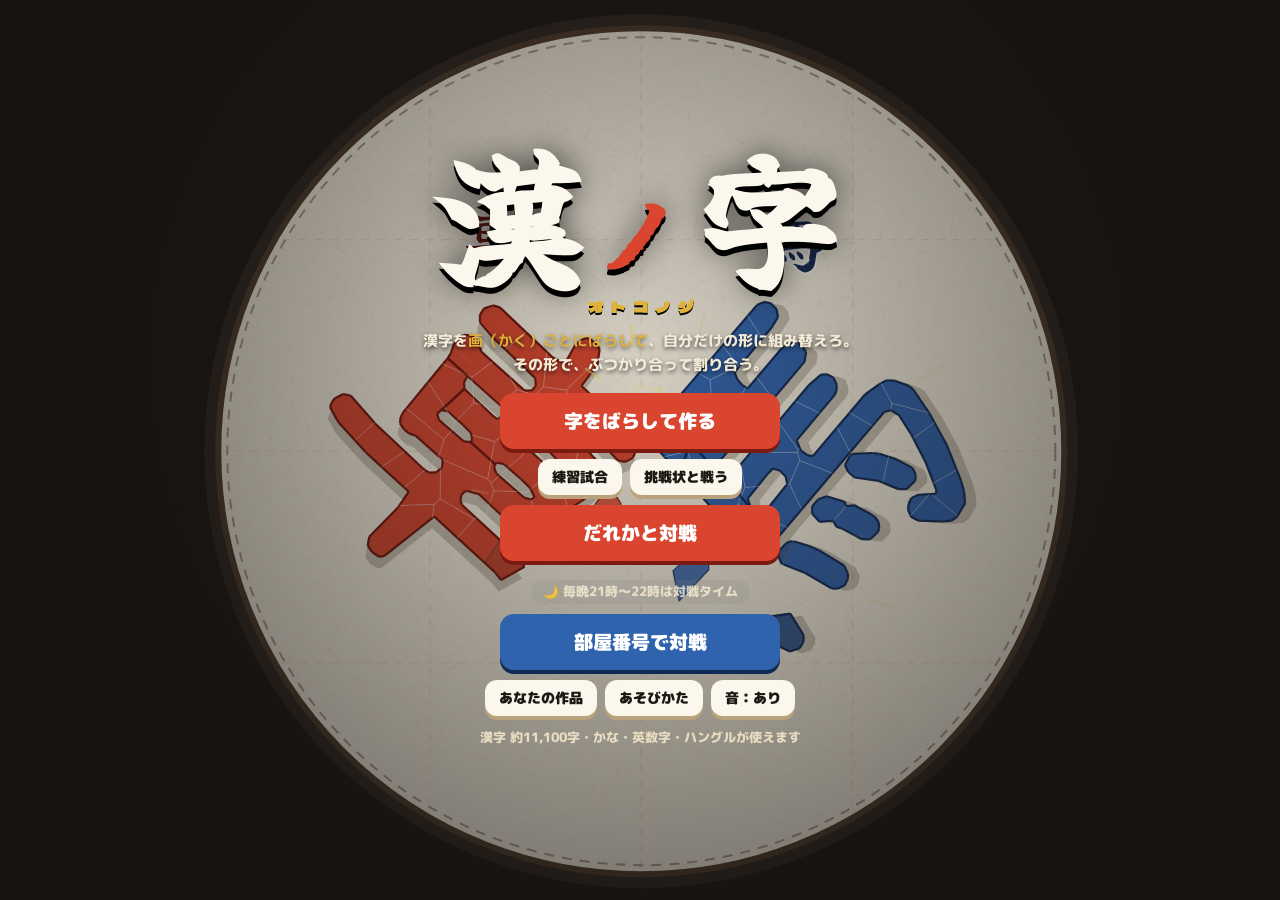
==== commit 32f164dc: "広告の確認用ページ：広告の幅320pxを切らないように Co-Authored-By: Claude Opus 5.5 <noreply@anthropic.com> Claude-Session: " ====
--- a/adcheck.html
+++ b/adcheck.html
@@ -43,14 +43,14 @@
 var was={};setInterval(function(){try{var any=false;for(var i=0;i<IDS.length;i++){if(vis(document.getElementById(IDS[i])))any=true;}if(any&&!was.v)ev('result_view');was.v=any;}catch(e){}},700);
 }catch(e){}})();</script>
 <meta name="robots" content="noindex">
-<!-- nasubi-ad: 結果画面の決めた場所のいちばん下に広告の帯を1つだけ出す（遊んでいる最中は出さない・ボタンに重ねない） -->
+<!-- nasubi-ad: 結果画面の決めた場所のいちばん下に広告の帯を1つだけ出す（遊んでいる最中は出さない・ボタンに重ねない・広告の幅320pxを切らない） -->
 <script>(function(){try{var C=[{"a": "#result .sheet-in", "v": "#result"}],AD='https://nasubi-no-oniwa.github.io/ad/';
 if(/[?&]noad=1/.test(location.search))return;
 var ifr=null,boxes=[];
 function vis(e){if(!e||!e.isConnected||e.closest('[hidden]'))return false;var r=e.getBoundingClientRect();if(r.width<1||r.height<1)return false;for(var n=e;n&&n.nodeType===1;n=n.parentElement){var s=getComputedStyle(n);if(s.display==='none'||s.visibility==='hidden'||parseFloat(s.opacity)<0.05)return false;}return true;}
-function mk(){var b=document.createElement('div');b.className='nsb-ad';b.style.cssText='display:block;width:320px;max-width:100%;height:50px;margin:12px auto 0;overflow:hidden;flex:0 0 auto;';return b;}
+function mk(){var b=document.createElement('div');b.className='nsb-ad';b.style.cssText='display:block;position:static;float:none;box-sizing:content-box;width:320px;min-width:320px;max-width:none;height:50px;margin:12px calc((100% - 320px) / 2) 0;padding:0;border:0;background:none;box-shadow:none;border-radius:0;transform:none;overflow:hidden;flex:0 0 auto;align-self:center;';return b;}
 function place(){for(var i=0;i<C.length;i++){var a=document.querySelector(C[i].a);if(!a)continue;var b=boxes[i]||(boxes[i]=mk());if(b.parentNode!==a)a.appendChild(b);}}
-function tick(){try{place();for(var i=0;i<C.length;i++){var v=document.querySelector(C[i].v),b=boxes[i];if(b&&vis(v)&&vis(b)){if(!ifr){ifr=document.createElement('iframe');ifr.title='ad';ifr.setAttribute('scrolling','no');ifr.width=320;ifr.height=50;ifr.style.cssText='border:0;width:320px;height:50px;display:block;max-width:100%';ifr.src=AD;}if(ifr.parentNode!==b)b.appendChild(ifr);return;}}}catch(_){}}
+function tick(){try{place();for(var i=0;i<C.length;i++){var v=document.querySelector(C[i].v),b=boxes[i];if(b&&vis(v)&&vis(b)){if(!ifr){ifr=document.createElement('iframe');ifr.title='ad';ifr.setAttribute('scrolling','no');ifr.width=320;ifr.height=50;ifr.style.cssText='border:0;margin:0;padding:0;width:320px;height:50px;display:block;max-width:none';ifr.src=AD;}if(ifr.parentNode!==b)b.appendChild(ifr);return;}}}catch(_){}}
 function go(){place();try{new MutationObserver(place).observe(document.body,{childList:true,subtree:true});}catch(_){}setInterval(tick,700);}
 if(document.body)go();else document.addEventListener('DOMContentLoaded',go);
 }catch(e){}})();</script>
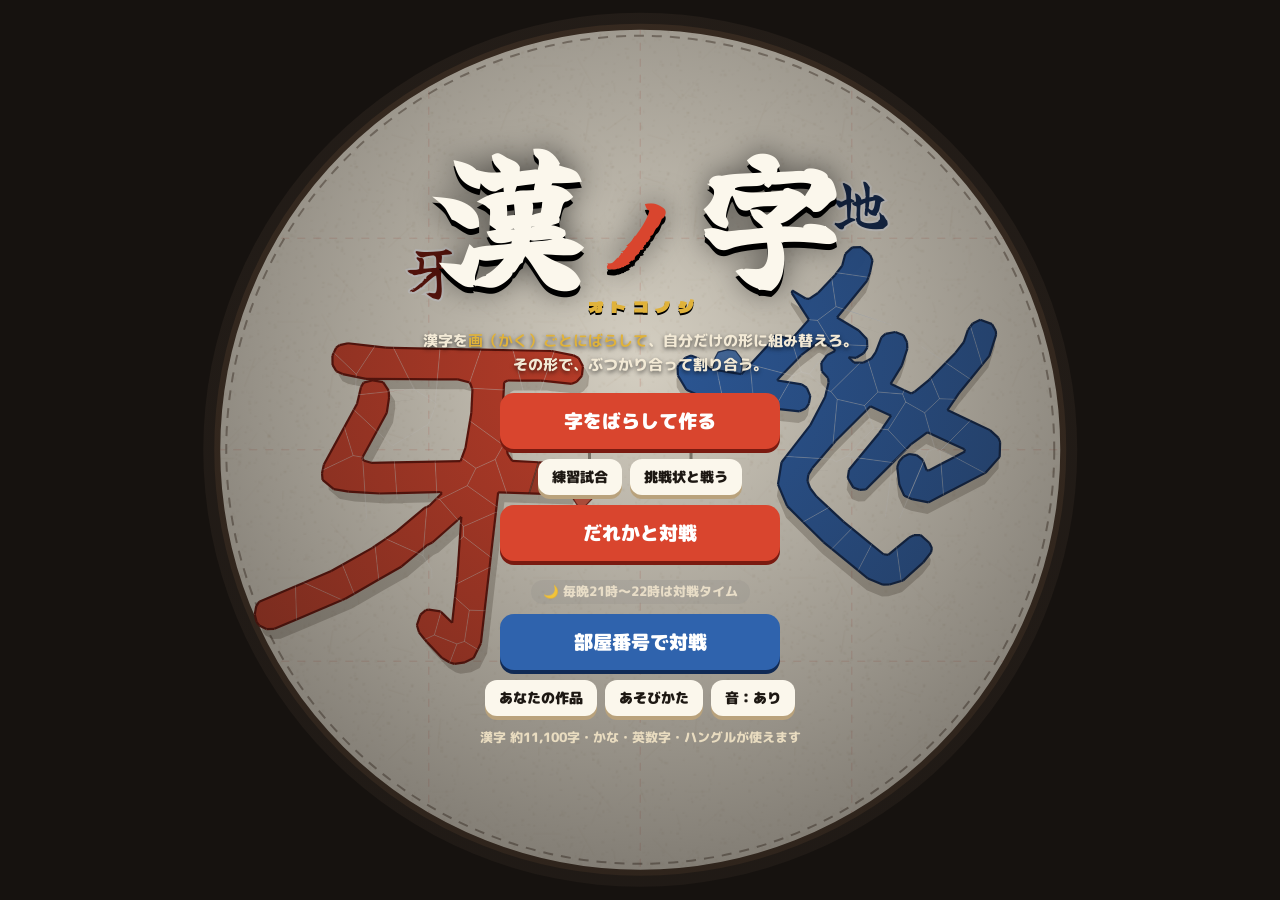
==== commit 2ae7686f: "広告の確認用ページ：結果が出て1.2秒たってから広告を見せる版（本番はまだ） Co-Authored-By: Claude Opus 5.5 <noreply@anthropic.com> Claud" ====
--- a/adcheck.html
+++ b/adcheck.html
@@ -42,18 +42,23 @@
 function vis(e){if(!e||!e.isConnected||e.closest('[hidden]'))return false;var r=e.getBoundingClientRect();if(r.width<1||r.height<1)return false;for(var n=e;n&&n.nodeType===1;n=n.parentElement){var s=getComputedStyle(n);if(s.display==='none'||s.visibility==='hidden'||parseFloat(s.opacity)<0.05)return false;}return true;}
 var was={};setInterval(function(){try{var any=false;for(var i=0;i<IDS.length;i++){if(vis(document.getElementById(IDS[i])))any=true;}if(any&&!was.v)ev('result_view');was.v=any;}catch(e){}},700);
 }catch(e){}})();</script>
-<meta name="robots" content="noindex">
-<!-- nasubi-ad: 結果画面の決めた場所のいちばん下に広告の帯を1つだけ出す（遊んでいる最中は出さない・ボタンに重ねない・広告の幅320pxを切らない） -->
-<script>(function(){try{var C=[{"a": "#result .sheet-in", "v": "#result"}],AD='https://nasubi-no-oniwa.github.io/ad/';
+<!-- nasubi-ad: 結果画面の決めた場所に広告の帯を1つだけ出す（遊んでいる最中は出さない・ボタンに重ねない・広告の幅320pxを切らない・結果が出て1.2秒たってから見せる） -->
+<script>(function(){try{var C=[{"a": "#result .sheet-in", "v": "#result"}],AD='https://nasubi-no-oniwa.github.io/ad/',WAIT=1200;
 if(/[?&]noad=1/.test(location.search))return;
-var ifr=null,boxes=[];
+var ifr=null,boxes=[],since=0;
 function vis(e){if(!e||!e.isConnected||e.closest('[hidden]'))return false;var r=e.getBoundingClientRect();if(r.width<1||r.height<1)return false;for(var n=e;n&&n.nodeType===1;n=n.parentElement){var s=getComputedStyle(n);if(s.display==='none'||s.visibility==='hidden'||parseFloat(s.opacity)<0.05)return false;}return true;}
 function mk(){var b=document.createElement('div');b.className='nsb-ad';b.style.cssText='display:block;position:static;float:none;box-sizing:content-box;width:320px;min-width:320px;max-width:none;height:50px;margin:12px calc((100% - 320px) / 2) 0;padding:0;border:0;background:none;box-shadow:none;border-radius:0;transform:none;overflow:hidden;flex:0 0 auto;align-self:center;';return b;}
-function place(){for(var i=0;i<C.length;i++){var a=document.querySelector(C[i].a);if(!a)continue;var b=boxes[i]||(boxes[i]=mk());if(b.parentNode!==a)a.appendChild(b);}}
-function tick(){try{place();for(var i=0;i<C.length;i++){var v=document.querySelector(C[i].v),b=boxes[i];if(b&&vis(v)&&vis(b)){if(!ifr){ifr=document.createElement('iframe');ifr.title='ad';ifr.setAttribute('scrolling','no');ifr.width=320;ifr.height=50;ifr.style.cssText='border:0;margin:0;padding:0;width:320px;height:50px;display:block;max-width:none';ifr.src=AD;}if(ifr.parentNode!==b)b.appendChild(ifr);return;}}}catch(_){}}
-function go(){place();try{new MutationObserver(place).observe(document.body,{childList:true,subtree:true});}catch(_){}setInterval(tick,700);}
+function place(){for(var i=0;i<C.length;i++){var a=document.querySelector(C[i].a);if(!a)continue;var b=boxes[i]||(boxes[i]=mk());if(C[i].p==='first'){if(a.firstElementChild!==b)a.insertBefore(b,a.firstChild);}else if(b.parentNode!==a)a.appendChild(b);}}
+function hide(){if(ifr)ifr.style.visibility='hidden';}
+function tick(){try{place();var k=-1;for(var i=0;i<C.length;i++){var v=document.querySelector(C[i].v),b=boxes[i];if(b&&vis(v)&&vis(b)){k=i;break;}}
+if(k<0){since=0;hide();return;}
+var now=Date.now();if(!since)since=now;if(now-since<WAIT){hide();return;}
+if(!ifr){ifr=document.createElement('iframe');ifr.title='ad';ifr.setAttribute('scrolling','no');ifr.width=320;ifr.height=50;ifr.style.cssText='border:0;margin:0;padding:0;width:320px;height:50px;display:block;max-width:none;visibility:hidden';ifr.src=AD;}
+if(ifr.parentNode!==boxes[k])boxes[k].appendChild(ifr);ifr.style.visibility='visible';}catch(_){}}
+function go(){place();try{new MutationObserver(place).observe(document.body,{childList:true,subtree:true});}catch(_){}setInterval(tick,300);}
 if(document.body)go();else document.addEventListener('DOMContentLoaded',go);
 }catch(e){}})();</script>
+<meta name="robots" content="noindex">
 </head>
 <body>
 <canvas id="arena"></canvas>
